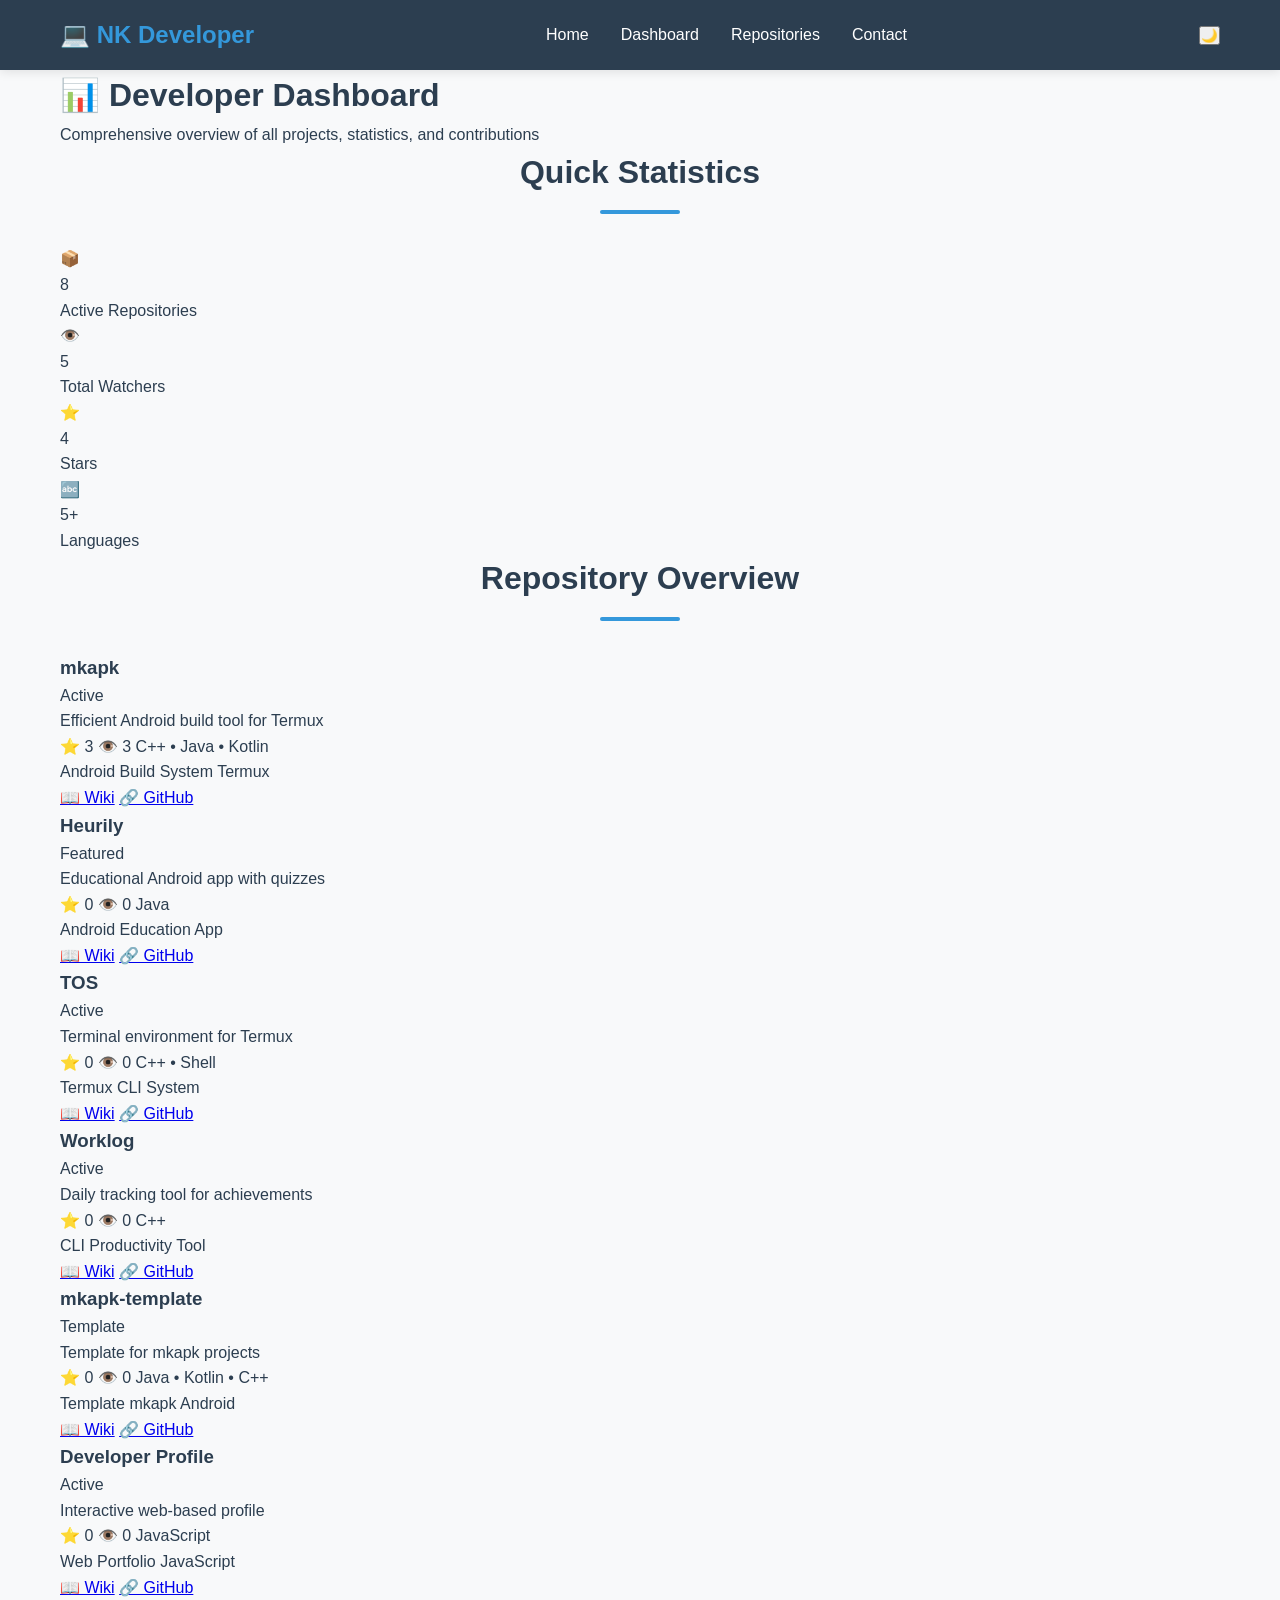
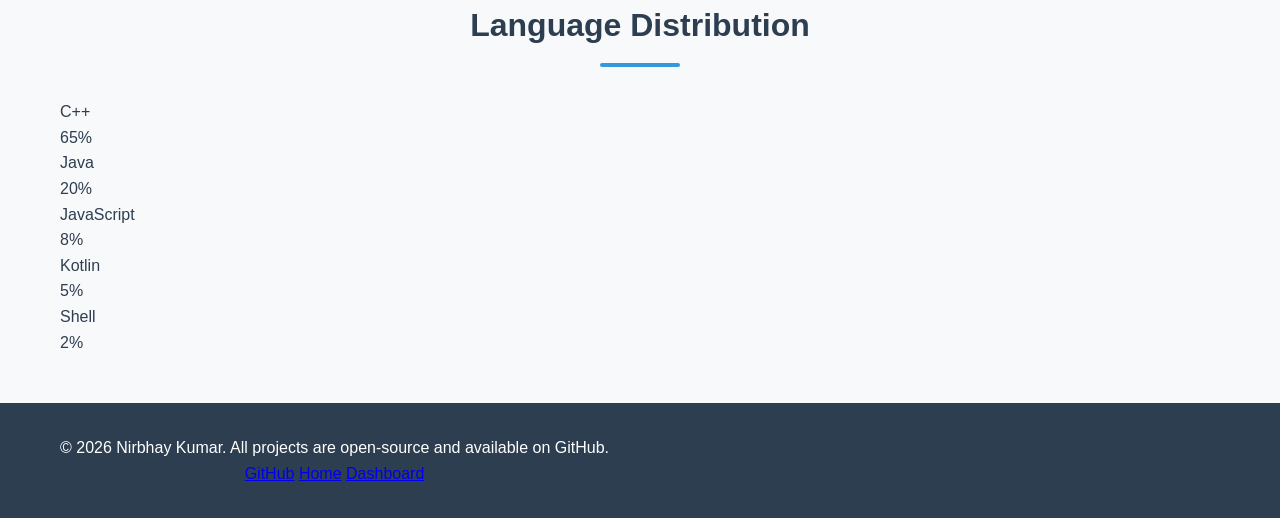
==== dashboard.html @ fd5e4ec6 "Add multi-page website structure with dashboard and individual repo wikis" ====
<!DOCTYPE html>
<html lang="en">
<head>
    <meta charset="UTF-8">
    <meta name="viewport" content="width=device-width, initial-scale=1.0">
    <meta name="description" content="Developer Dashboard - Track all projects and statistics">
    <title>Dashboard - Nirbhay Kumar</title>
    <link rel="stylesheet" href="styles.css">
</head>
<body>
    <nav class="navbar">
        <div class="container">
            <div class="logo">
                <span class="logo-icon">💻</span> NK Developer
            </div>
            <ul class="nav-links">
                <li><a href="index.html">Home</a></li>
                <li><a href="dashboard.html">Dashboard</a></li>
                <li><a href="#repositories">Repositories</a></li>
                <li><a href="index.html#contact">Contact</a></li>
            </ul>
            <button class="theme-toggle" onclick="toggleTheme()">🌙</button>
        </div>
    </nav>

    <header class="page-header">
        <div class="container">
            <h1>📊 Developer Dashboard</h1>
            <p>Comprehensive overview of all projects, statistics, and contributions</p>
        </div>
    </header>

    <main class="container">
        <!-- Quick Stats -->
        <section class="dashboard-section">
            <h2>Quick Statistics</h2>
            <div class="stats-grid-large">
                <div class="stat-card-large">
                    <div class="stat-icon">📦</div>
                    <div class="stat-content">
                        <div class="stat-number">8</div>
                        <div class="stat-label">Active Repositories</div>
                    </div>
                </div>
                <div class="stat-card-large">
                    <div class="stat-icon">👁️</div>
                    <div class="stat-content">
                        <div class="stat-number">5</div>
                        <div class="stat-label">Total Watchers</div>
                    </div>
                </div>
                <div class="stat-card-large">
                    <div class="stat-icon">⭐</div>
                    <div class="stat-content">
                        <div class="stat-number">4</div>
                        <div class="stat-label">Stars</div>
                    </div>
                </div>
                <div class="stat-card-large">
                    <div class="stat-icon">🔤</div>
                    <div class="stat-content">
                        <div class="stat-number">5+</div>
                        <div class="stat-label">Languages</div>
                    </div>
                </div>
            </div>
        </section>

        <!-- Repository Overview -->
        <section id="repositories" class="dashboard-section">
            <h2>Repository Overview</h2>
            <div class="repo-overview-grid">
                <!-- mkapk -->
                <div class="repo-card-dashboard">
                    <div class="repo-header">
                        <h3>mkapk</h3>
                        <span class="repo-badge">Active</span>
                    </div>
                    <p class="repo-description">Efficient Android build tool for Termux</p>
                    <div class="repo-meta">
                        <span class="meta-item">⭐ 3</span>
                        <span class="meta-item">👁️ 3</span>
                        <span class="meta-item">C++ • Java • Kotlin</span>
                    </div>
                    <div class="repo-topics">
                        <span class="topic">Android</span>
                        <span class="topic">Build System</span>
                        <span class="topic">Termux</span>
                    </div>
                    <div class="repo-links">
                        <a href="wikis/mkapk.html" class="btn-small">📖 Wiki</a>
                        <a href="https://github.com/Nirbhay-Kumar-Developer/mkapk" class="btn-small" target="_blank">🔗 GitHub</a>
                    </div>
                </div>

                <!-- Heurily -->
                <div class="repo-card-dashboard featured">
                    <div class="repo-header">
                        <h3>Heurily</h3>
                        <span class="repo-badge featured">Featured</span>
                    </div>
                    <p class="repo-description">Educational Android app with quizzes</p>
                    <div class="repo-meta">
                        <span class="meta-item">⭐ 0</span>
                        <span class="meta-item">👁️ 0</span>
                        <span class="meta-item">Java</span>
                    </div>
                    <div class="repo-topics">
                        <span class="topic">Android</span>
                        <span class="topic">Education</span>
                        <span class="topic">App</span>
                    </div>
                    <div class="repo-links">
                        <a href="wikis/heurily.html" class="btn-small">📖 Wiki</a>
                        <a href="https://github.com/Nirbhay-Kumar-Developer/Heurily" class="btn-small" target="_blank">🔗 GitHub</a>
                    </div>
                </div>

                <!-- TOS -->
                <div class="repo-card-dashboard">
                    <div class="repo-header">
                        <h3>TOS</h3>
                        <span class="repo-badge">Active</span>
                    </div>
                    <p class="repo-description">Terminal environment for Termux</p>
                    <div class="repo-meta">
                        <span class="meta-item">⭐ 0</span>
                        <span class="meta-item">👁️ 0</span>
                        <span class="meta-item">C++ • Shell</span>
                    </div>
                    <div class="repo-topics">
                        <span class="topic">Termux</span>
                        <span class="topic">CLI</span>
                        <span class="topic">System</span>
                    </div>
                    <div class="repo-links">
                        <a href="wikis/tos.html" class="btn-small">📖 Wiki</a>
                        <a href="https://github.com/Nirbhay-Kumar-Developer/TOS" class="btn-small" target="_blank">🔗 GitHub</a>
                    </div>
                </div>

                <!-- Worklog -->
                <div class="repo-card-dashboard">
                    <div class="repo-header">
                        <h3>Worklog</h3>
                        <span class="repo-badge">Active</span>
                    </div>
                    <p class="repo-description">Daily tracking tool for achievements</p>
                    <div class="repo-meta">
                        <span class="meta-item">⭐ 0</span>
                        <span class="meta-item">👁️ 0</span>
                        <span class="meta-item">C++</span>
                    </div>
                    <div class="repo-topics">
                        <span class="topic">CLI</span>
                        <span class="topic">Productivity</span>
                        <span class="topic">Tool</span>
                    </div>
                    <div class="repo-links">
                        <a href="wikis/worklog.html" class="btn-small">📖 Wiki</a>
                        <a href="https://github.com/Nirbhay-Kumar-Developer/Worklog" class="btn-small" target="_blank">🔗 GitHub</a>
                    </div>
                </div>

                <!-- mkapk-template -->
                <div class="repo-card-dashboard">
                    <div class="repo-header">
                        <h3>mkapk-template</h3>
                        <span class="repo-badge template">Template</span>
                    </div>
                    <p class="repo-description">Template for mkapk projects</p>
                    <div class="repo-meta">
                        <span class="meta-item">⭐ 0</span>
                        <span class="meta-item">👁️ 0</span>
                        <span class="meta-item">Java • Kotlin • C++</span>
                    </div>
                    <div class="repo-topics">
                        <span class="topic">Template</span>
                        <span class="topic">mkapk</span>
                        <span class="topic">Android</span>
                    </div>
                    <div class="repo-links">
                        <a href="wikis/mkapk-template.html" class="btn-small">📖 Wiki</a>
                        <a href="https://github.com/Nirbhay-Kumar-Developer/mkapk-template" class="btn-small" target="_blank">🔗 GitHub</a>
                    </div>
                </div>

                <!-- Developer Profile -->
                <div class="repo-card-dashboard">
                    <div class="repo-header">
                        <h3>Developer Profile</h3>
                        <span class="repo-badge">Active</span>
                    </div>
                    <p class="repo-description">Interactive web-based profile</p>
                    <div class="repo-meta">
                        <span class="meta-item">⭐ 0</span>
                        <span class="meta-item">👁️ 0</span>
                        <span class="meta-item">JavaScript</span>
                    </div>
                    <div class="repo-topics">
                        <span class="topic">Web</span>
                        <span class="topic">Portfolio</span>
                        <span class="topic">JavaScript</span>
                    </div>
                    <div class="repo-links">
                        <a href="wikis/developer-profile.html" class="btn-small">📖 Wiki</a>
                        <a href="https://github.com/Nirbhay-Kumar-Developer/nirbhay-kumar-developer-profile" class="btn-small" target="_blank">🔗 GitHub</a>
                    </div>
                </div>
            </div>
        </section>

        <!-- Language Distribution -->
        <section class="dashboard-section">
            <h2>Language Distribution</h2>
            <div class="language-chart">
                <div class="language-bar">
                    <div class="language-item">
                        <span class="language-name">C++</span>
                        <div class="progress-bar">
                            <div class="progress" style="width: 65%"></div>
                        </div>
                        <span class="language-percent">65%</span>
                    </div>
                </div>
                <div class="language-bar">
                    <div class="language-item">
                        <span class="language-name">Java</span>
                        <div class="progress-bar">
                            <div class="progress" style="width: 20%"></div>
                        </div>
                        <span class="language-percent">20%</span>
                    </div>
                </div>
                <div class="language-bar">
                    <div class="language-item">
                        <span class="language-name">JavaScript</span>
                        <div class="progress-bar">
                            <div class="progress" style="width: 8%"></div>
                        </div>
                        <span class="language-percent">8%</span>
                    </div>
                </div>
                <div class="language-bar">
                    <div class="language-item">
                        <span class="language-name">Kotlin</span>
                        <div class="progress-bar">
                            <div class="progress" style="width: 5%"></div>
                        </div>
                        <span class="language-percent">5%</span>
                    </div>
                </div>
                <div class="language-bar">
                    <div class="language-item">
                        <span class="language-name">Shell</span>
                        <div class="progress-bar">
                            <div class="progress" style="width: 2%"></div>
                        </div>
                        <span class="language-percent">2%</span>
                    </div>
                </div>
            </div>
        </section>
    </main>

    <footer>
        <div class="container">
            <div class="footer-content">
                <p>&copy; 2026 Nirbhay Kumar. All projects are open-source and available on GitHub.</p>
                <div class="footer-links">
                    <a href="https://github.com/Nirbhay-Kumar-Developer" target="_blank">GitHub</a>
                    <a href="index.html">Home</a>
                    <a href="dashboard.html">Dashboard</a>
                </div>
            </div>
        </div>
    </footer>

    <script src="script.js"></script>
</body>
</html>
---- styles.css ----
* {
    margin: 0;
    padding: 0;
    box-sizing: border-box;
}

:root {
    --primary-color: #2c3e50;
    --secondary-color: #3498db;
    --accent-color: #e74c3c;
    --text-color: #2c3e50;
    --light-bg: #ecf0f1;
    --white: #ffffff;
    --shadow: 0 2px 10px rgba(0, 0, 0, 0.1);
    --transition: all 0.3s ease;
}

html {
    scroll-behavior: smooth;
}

body {
    font-family: 'Segoe UI', Tahoma, Geneva, Verdana, sans-serif;
    line-height: 1.6;
    color: var(--text-color);
    background-color: #f8f9fa;
}

.container {
    max-width: 1200px;
    margin: 0 auto;
    padding: 0 20px;
}

/* Navigation */
.navbar {
    background: var(--primary-color);
    color: var(--white);
    padding: 1rem 0;
    position: sticky;
    top: 0;
    z-index: 100;
    box-shadow: var(--shadow);
}

.navbar .container {
    display: flex;
    justify-content: space-between;
    align-items: center;
}

.logo {
    font-size: 1.5rem;
    font-weight: bold;
    color: var(--secondary-color);
}

.nav-links {
    display: flex;
    list-style: none;
    gap: 2rem;
}

.nav-links a {
    color: var(--white);
    text-decoration: none;
    transition: var(--transition);
    font-weight: 500;
}

.nav-links a:hover {
    color: var(--secondary-color);
}

/* Hero Section */
.hero {
    background: linear-gradient(135deg, var(--primary-color) 0%, var(--secondary-color) 100%);
    color: var(--white);
    padding: 4rem 0;
    text-align: center;
    margin-bottom: 3rem;
}

.hero h1 {
    font-size: 3rem;
    margin-bottom: 0.5rem;
    font-weight: 700;
}

.hero .subtitle {
    font-size: 1.3rem;
    margin-bottom: 1rem;
    opacity: 0.9;
}

.hero .description {
    font-size: 1.1rem;
    opacity: 0.8;
    max-width: 600px;
    margin: 0 auto;
}

/* Main Sections */
main {
    margin-bottom: 3rem;
}

h2 {
    font-size: 2rem;
    margin-bottom: 2rem;
    color: var(--primary-color);
    text-align: center;
    position: relative;
    padding-bottom: 1rem;
}

h2::after {
    content: '';
    position: absolute;
    bottom: 0;
    left: 50%;
    transform: translateX(-50%);
    width: 80px;
    height: 4px;
    background: var(--secondary-color);
    border-radius: 2px;
}

/* Projects Section */
.projects-section {
    margin-bottom: 3rem;
}

.projects-grid {
    display: grid;
    grid-template-columns: 1fr;
    gap: 2rem;
}

.project-category {
    background: var(--white);
    padding: 2rem;
    border-radius: 8px;
    box-shadow: var(--shadow);
}

.project-category h3 {
    font-size: 1.5rem;
    color: var(--secondary-color);
    margin-bottom: 1.5rem;
    display: flex;
    align-items: center;
    gap: 0.5rem;
}

.projects-list {
    display: grid;
    grid-template-columns: repeat(auto-fill, minmax(300px, 1fr));
    gap: 1.5rem;
}

.project-card {
    background: #f8f9fa;
    padding: 1.5rem;
    border-radius: 6px;
    border-left: 4px solid var(--secondary-color);
    transition: var(--transition);
}

.project-card:hover {
    transform: translateY(-5px);
    box-shadow: 0 5px 20px rgba(0, 0, 0, 0.15);
}

.project-card h4 {
    font-size: 1.3rem;
    color: var(--primary-color);
    margin-bottom: 0.5rem;
}

.project-card .tech-stack {
    font-size: 0.85rem;
    color: var(--secondary-color);
    font-weight: 600;
    margin-bottom: 1rem;
}

.project-card p {
    color: #555;
    margin-bottom: 1rem;
    line-height: 1.5;
}

.project-links {
    display: flex;
    gap: 1rem;
    flex-wrap: wrap;
}

.project-link,
.project-links a {
    display: inline-block;
    padding: 0.5rem 1rem;
    background: var(--secondary-color);
    color: var(--white);
    text-decoration: none;
    border-radius: 4px;
    font-size: 0.9rem;
    transition: var(--transition);
}

.project-link:hover,
.project-links a:hover {
    background: var(--accent-color);
    transform: translateX(2px);
}

/* Tools/Tech Stack Section */
.tools-section {
    margin-bottom: 3rem;
}

.tech-grid {
    display: grid;
    grid-template-columns: repeat(auto-fit, minmax(250px, 1fr));
    gap: 2rem;
}

.tech-item {
    background: var(--white);
    padding: 2rem;
    border-radius: 8px;
    box-shadow: var(--shadow);
    text-align: center;
}

.tech-item h4 {
    color: var(--secondary-color);
    margin-bottom: 1rem;
    font-size: 1.2rem;
}

.tech-item ul {
    list-style: none;
    display: flex;
    flex-direction: column;
    gap: 0.5rem;
}

.tech-item li {
    padding: 0.5rem;
    background: var(--light-bg);
    border-radius: 4px;
    color: var(--text-color);
}

/* About Section */
.about-section {
    background: var(--white);
    padding: 2rem;
    border-radius: 8px;
    box-shadow: var(--shadow);
    margin-bottom: 2rem;
}

.about-section p {
    font-size: 1.1rem;
    margin-bottom: 1rem;
    line-height: 1.8;
}

.about-section a {
    color: var(--secondary-color);
    text-decoration: none;
    font-weight: 600;
}

.about-section a:hover {
    text-decoration: underline;
}

/* Footer */
footer {
    background: var(--primary-color);
    color: var(--white);
    text-align: center;
    padding: 2rem 0;
    margin-top: 3rem;
}

footer .container {
    display: flex;
    justify-content: space-between;
    align-items: center;
    flex-wrap: wrap;
    gap: 1rem;
}

.social-links a {
    color: var(--secondary-color);
    text-decoration: none;
    margin-left: 1.5rem;
    font-weight: 600;
    transition: var(--transition);
}

.social-links a:hover {
    color: var(--white);
}

/* Responsive Design */
@media (max-width: 768px) {
    .navbar .container {
        flex-direction: column;
        gap: 1rem;
    }

    .nav-links {
        gap: 1rem;
    }

    .hero h1 {
        font-size: 2rem;
    }

    .hero .subtitle {
        font-size: 1.1rem;
    }

    h2 {
        font-size: 1.5rem;
    }

    .projects-list {
        grid-template-columns: 1fr;
    }

    .tech-grid {
        grid-template-columns: 1fr;
    }

    footer .container {
        flex-direction: column;
    }

    .social-links a {
        margin-left: 1rem;
    }
}

@media (max-width: 480px) {
    .container {
        padding: 0 10px;
    }

    .hero h1 {
        font-size: 1.5rem;
    }

    .hero .subtitle {
        font-size: 1rem;
    }

    h2 {
        font-size: 1.3rem;
    }

    .nav-links {
        flex-direction: column;
        gap: 0.5rem;
    }
}
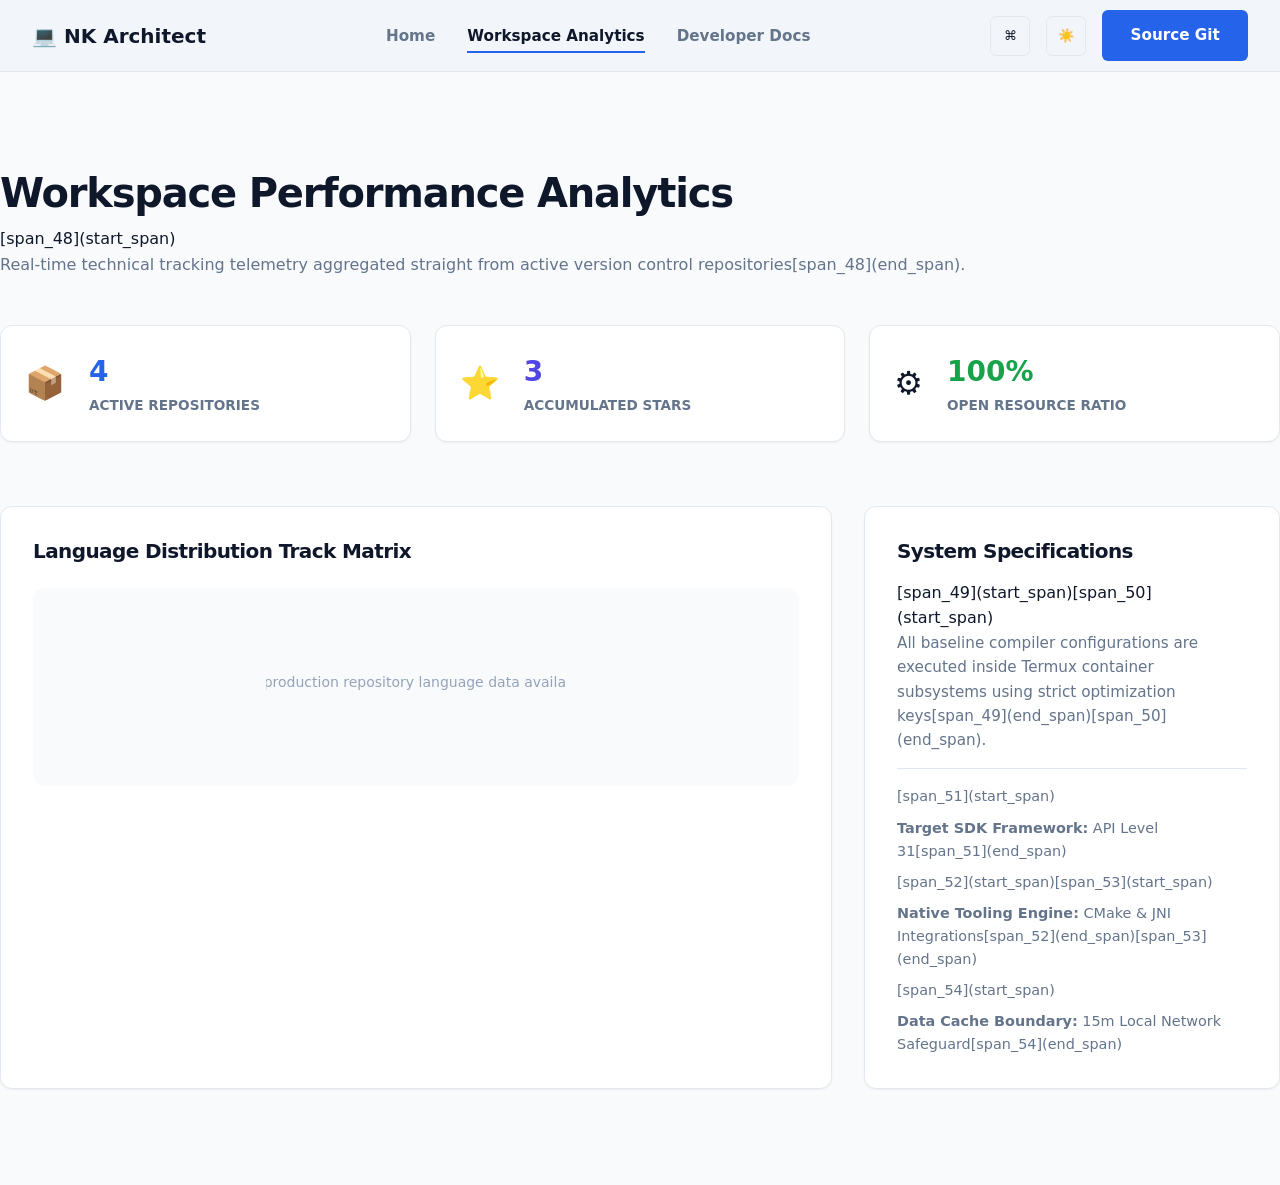
==== commit 0723db2f: "Initial Commit" ====
--- a/dashboard.html
+++ b/dashboard.html
@@ -1,281 +1,81 @@
 <!DOCTYPE html>
-<html lang="en">
+<html lang="en" data-theme="dark">
 <head>
     <meta charset="UTF-8">
     <meta name="viewport" content="width=device-width, initial-scale=1.0">
-    <meta name="description" content="Developer Dashboard - Track all projects and statistics">
-    <title>Dashboard - Nirbhay Kumar</title>
-    <link rel="stylesheet" href="styles.css">
+    <title>Workspace Analytics - Technical Performance Dashboard</title>
+    <link rel="stylesheet" href="assets/css/variables.css">
+    <link rel="stylesheet" href="assets/css/main.css">
+    <link rel="stylesheet" href="assets/css/components.css">
 </head>
 <body>
-    <nav class="navbar">
-        <div class="container">
-            <div class="logo">
-                <span class="logo-icon">💻</span> NK Developer
+
+    <nav class="navbar-fixed" role="navigation" aria-label="Main Portfolio Navigation">
+        <div class="container navbar-inner">
+            <a href="index.html" class="nav-brand" data-link="home">💻 NK Architect</a>
+            <ul class="nav-menu">
+                <li><a href="index.html" class="nav-link" data-link="home">Home</a></li>
+                <li><a href="dashboard.html" class="nav-link active" data-link="dashboard">Workspace Analytics</a></li>
+                <li><a href="docs.html" class="nav-link" data-link="docs">Developer Docs</a></li>
+            </ul>
+            <div class="nav-actions">
+                <button class="btn-icon-only" id="palette-trigger-btn"><span>⌘</span></button>
+                <button class="btn-icon-only" id="global-theme-toggle"><span>🌙</span></button>
+                <a href="https://github.com/Nirbhay-Kumar-Developer" class="btn-core btn-primary-glow">Source Git</a>
             </div>
-            <ul class="nav-links">
-                <li><a href="index.html">Home</a></li>
-                <li><a href="dashboard.html">Dashboard</a></li>
-                <li><a href="#repositories">Repositories</a></li>
-                <li><a href="index.html#contact">Contact</a></li>
-            </ul>
-            <button class="theme-toggle" onclick="toggleTheme()">🌙</button>
         </div>
     </nav>
 
-    <header class="page-header">
-        <div class="container">
-            <h1>📊 Developer Dashboard</h1>
-            <p>Comprehensive overview of all projects, statistics, and contributions</p>
+    <main class="container section-wrapper">
+        <div class="section-header" style="text-align: left; margin-bottom: 3rem;">
+            <h1 style="font-size: 2.5rem; margin-bottom: 0.5rem;">Workspace Performance Analytics</h1>
+            [span_48](start_span)<p>Real-time technical tracking telemetry aggregated straight from active version control repositories[span_48](end_span).</p>
         </div>
-    </header>
 
-    <main class="container">
-        <!-- Quick Stats -->
-        <section class="dashboard-section">
-            <h2>Quick Statistics</h2>
-            <div class="stats-grid-large">
-                <div class="stat-card-large">
-                    <div class="stat-icon">📦</div>
-                    <div class="stat-content">
-                        <div class="stat-number">8</div>
-                        <div class="stat-label">Active Repositories</div>
-                    </div>
-                </div>
-                <div class="stat-card-large">
-                    <div class="stat-icon">👁️</div>
-                    <div class="stat-content">
-                        <div class="stat-number">5</div>
-                        <div class="stat-label">Total Watchers</div>
-                    </div>
-                </div>
-                <div class="stat-card-large">
-                    <div class="stat-icon">⭐</div>
-                    <div class="stat-content">
-                        <div class="stat-number">4</div>
-                        <div class="stat-label">Stars</div>
-                    </div>
-                </div>
-                <div class="stat-card-large">
-                    <div class="stat-icon">🔤</div>
-                    <div class="stat-content">
-                        <div class="stat-number">5+</div>
-                        <div class="stat-label">Languages</div>
-                    </div>
+        <div style="display: grid; grid-template-columns: repeat(auto-fit, minmax(220px, 1fr)); gap: 1.5rem; margin-bottom: 4rem;">
+            <div class="card-container" style="padding: 1.5rem; flex-direction: row; align-items: center; gap: 1.5rem;">
+                <div style="font-size: 2rem;">📦</div>
+                <div>
+                    <div style="font-size: 1.75rem; font-weight: 800; color: var(--primary);" id="stat-total-repos">...</div>
+                    <div style="font-size: 0.85rem; color: var(--text-muted); font-weight: 700;">ACTIVE REPOSITORIES</div>
                 </div>
             </div>
-        </section>
-
-        <!-- Repository Overview -->
-        <section id="repositories" class="dashboard-section">
-            <h2>Repository Overview</h2>
-            <div class="repo-overview-grid">
-                <!-- mkapk -->
-                <div class="repo-card-dashboard">
-                    <div class="repo-header">
-                        <h3>mkapk</h3>
-                        <span class="repo-badge">Active</span>
-                    </div>
-                    <p class="repo-description">Efficient Android build tool for Termux</p>
-                    <div class="repo-meta">
-                        <span class="meta-item">⭐ 3</span>
-                        <span class="meta-item">👁️ 3</span>
-                        <span class="meta-item">C++ • Java • Kotlin</span>
-                    </div>
-                    <div class="repo-topics">
-                        <span class="topic">Android</span>
-                        <span class="topic">Build System</span>
-                        <span class="topic">Termux</span>
-                    </div>
-                    <div class="repo-links">
-                        <a href="wikis/mkapk.html" class="btn-small">📖 Wiki</a>
-                        <a href="https://github.com/Nirbhay-Kumar-Developer/mkapk" class="btn-small" target="_blank">🔗 GitHub</a>
-                    </div>
-                </div>
-
-                <!-- Heurily -->
-                <div class="repo-card-dashboard featured">
-                    <div class="repo-header">
-                        <h3>Heurily</h3>
-                        <span class="repo-badge featured">Featured</span>
-                    </div>
-                    <p class="repo-description">Educational Android app with quizzes</p>
-                    <div class="repo-meta">
-                        <span class="meta-item">⭐ 0</span>
-                        <span class="meta-item">👁️ 0</span>
-                        <span class="meta-item">Java</span>
-                    </div>
-                    <div class="repo-topics">
-                        <span class="topic">Android</span>
-                        <span class="topic">Education</span>
-                        <span class="topic">App</span>
-                    </div>
-                    <div class="repo-links">
-                        <a href="wikis/heurily.html" class="btn-small">📖 Wiki</a>
-                        <a href="https://github.com/Nirbhay-Kumar-Developer/Heurily" class="btn-small" target="_blank">🔗 GitHub</a>
-                    </div>
-                </div>
-
-                <!-- TOS -->
-                <div class="repo-card-dashboard">
-                    <div class="repo-header">
-                        <h3>TOS</h3>
-                        <span class="repo-badge">Active</span>
-                    </div>
-                    <p class="repo-description">Terminal environment for Termux</p>
-                    <div class="repo-meta">
-                        <span class="meta-item">⭐ 0</span>
-                        <span class="meta-item">👁️ 0</span>
-                        <span class="meta-item">C++ • Shell</span>
-                    </div>
-                    <div class="repo-topics">
-                        <span class="topic">Termux</span>
-                        <span class="topic">CLI</span>
-                        <span class="topic">System</span>
-                    </div>
-                    <div class="repo-links">
-                        <a href="wikis/tos.html" class="btn-small">📖 Wiki</a>
-                        <a href="https://github.com/Nirbhay-Kumar-Developer/TOS" class="btn-small" target="_blank">🔗 GitHub</a>
-                    </div>
-                </div>
-
-                <!-- Worklog -->
-                <div class="repo-card-dashboard">
-                    <div class="repo-header">
-                        <h3>Worklog</h3>
-                        <span class="repo-badge">Active</span>
-                    </div>
-                    <p class="repo-description">Daily tracking tool for achievements</p>
-                    <div class="repo-meta">
-                        <span class="meta-item">⭐ 0</span>
-                        <span class="meta-item">👁️ 0</span>
-                        <span class="meta-item">C++</span>
-                    </div>
-                    <div class="repo-topics">
-                        <span class="topic">CLI</span>
-                        <span class="topic">Productivity</span>
-                        <span class="topic">Tool</span>
-                    </div>
-                    <div class="repo-links">
-                        <a href="wikis/worklog.html" class="btn-small">📖 Wiki</a>
-                        <a href="https://github.com/Nirbhay-Kumar-Developer/Worklog" class="btn-small" target="_blank">🔗 GitHub</a>
-                    </div>
-                </div>
-
-                <!-- mkapk-template -->
-                <div class="repo-card-dashboard">
-                    <div class="repo-header">
-                        <h3>mkapk-template</h3>
-                        <span class="repo-badge template">Template</span>
-                    </div>
-                    <p class="repo-description">Template for mkapk projects</p>
-                    <div class="repo-meta">
-                        <span class="meta-item">⭐ 0</span>
-                        <span class="meta-item">👁️ 0</span>
-                        <span class="meta-item">Java • Kotlin • C++</span>
-                    </div>
-                    <div class="repo-topics">
-                        <span class="topic">Template</span>
-                        <span class="topic">mkapk</span>
-                        <span class="topic">Android</span>
-                    </div>
-                    <div class="repo-links">
-                        <a href="wikis/mkapk-template.html" class="btn-small">📖 Wiki</a>
-                        <a href="https://github.com/Nirbhay-Kumar-Developer/mkapk-template" class="btn-small" target="_blank">🔗 GitHub</a>
-                    </div>
-                </div>
-
-                <!-- Developer Profile -->
-                <div class="repo-card-dashboard">
-                    <div class="repo-header">
-                        <h3>Developer Profile</h3>
-                        <span class="repo-badge">Active</span>
-                    </div>
-                    <p class="repo-description">Interactive web-based profile</p>
-                    <div class="repo-meta">
-                        <span class="meta-item">⭐ 0</span>
-                        <span class="meta-item">👁️ 0</span>
-                        <span class="meta-item">JavaScript</span>
-                    </div>
-                    <div class="repo-topics">
-                        <span class="topic">Web</span>
-                        <span class="topic">Portfolio</span>
-                        <span class="topic">JavaScript</span>
-                    </div>
-                    <div class="repo-links">
-                        <a href="wikis/developer-profile.html" class="btn-small">📖 Wiki</a>
-                        <a href="https://github.com/Nirbhay-Kumar-Developer/nirbhay-kumar-developer-profile" class="btn-small" target="_blank">🔗 GitHub</a>
-                    </div>
+            <div class="card-container" style="padding: 1.5rem; flex-direction: row; align-items: center; gap: 1.5rem;">
+                <div style="font-size: 2rem;">⭐</div>
+                <div>
+                    <div style="font-size: 1.75rem; font-weight: 800; color: var(--secondary);" id="stat-accumulated-stars">...</div>
+                    <div style="font-size: 0.85rem; color: var(--text-muted); font-weight: 700;">ACCUMULATED STARS</div>
                 </div>
             </div>
-        </section>
-
-        <!-- Language Distribution -->
-        <section class="dashboard-section">
-            <h2>Language Distribution</h2>
-            <div class="language-chart">
-                <div class="language-bar">
-                    <div class="language-item">
-                        <span class="language-name">C++</span>
-                        <div class="progress-bar">
-                            <div class="progress" style="width: 65%"></div>
-                        </div>
-                        <span class="language-percent">65%</span>
-                    </div>
-                </div>
-                <div class="language-bar">
-                    <div class="language-item">
-                        <span class="language-name">Java</span>
-                        <div class="progress-bar">
-                            <div class="progress" style="width: 20%"></div>
-                        </div>
-                        <span class="language-percent">20%</span>
-                    </div>
-                </div>
-                <div class="language-bar">
-                    <div class="language-item">
-                        <span class="language-name">JavaScript</span>
-                        <div class="progress-bar">
-                            <div class="progress" style="width: 8%"></div>
-                        </div>
-                        <span class="language-percent">8%</span>
-                    </div>
-                </div>
-                <div class="language-bar">
-                    <div class="language-item">
-                        <span class="language-name">Kotlin</span>
-                        <div class="progress-bar">
-                            <div class="progress" style="width: 5%"></div>
-                        </div>
-                        <span class="language-percent">5%</span>
-                    </div>
-                </div>
-                <div class="language-bar">
-                    <div class="language-item">
-                        <span class="language-name">Shell</span>
-                        <div class="progress-bar">
-                            <div class="progress" style="width: 2%"></div>
-                        </div>
-                        <span class="language-percent">2%</span>
-                    </div>
-                </div>
-            </div>
-        </section>
-    </main>
-
-    <footer>
-        <div class="container">
-            <div class="footer-content">
-                <p>&copy; 2026 Nirbhay Kumar. All projects are open-source and available on GitHub.</p>
-                <div class="footer-links">
-                    <a href="https://github.com/Nirbhay-Kumar-Developer" target="_blank">GitHub</a>
-                    <a href="index.html">Home</a>
-                    <a href="dashboard.html">Dashboard</a>
+            <div class="card-container" style="padding: 1.5rem; flex-direction: row; align-items: center; gap: 1.5rem;">
+                <div style="font-size: 2rem;">⚙️</div>
+                <div>
+                    <div style="font-size: 1.75rem; font-weight: 800; color: var(--success);">100%</div>
+                    <div style="font-size: 0.85rem; color: var(--text-muted); font-weight: 700;">OPEN RESOURCE RATIO</div>
                 </div>
             </div>
         </div>
-    </footer>
 
-    <script src="script.js"></script>
+        <div style="display: grid; grid-template-columns: 2fr 1fr; gap: 2rem;">
+            <div class="card-container">
+                <h3 style="font-size: 1.25rem; margin-bottom: 1.5rem;">Language Distribution Track Matrix</h3>
+                <div style="width: 100%; display: flex; justify-content: center; background: var(--bg-main); padding: 1.5rem; border-radius: var(--radius-md);">
+                    <canvas id="languages-chart-canvas" style="max-width: 100%;"></canvas>
+                </div>
+            </div>
+            <div class="card-container">
+                <h3 style="font-size: 1.25rem; margin-bottom: 1rem;">System Specifications</h3>
+                [span_49](start_span)[span_50](start_span)<p style="font-size: 0.95rem; margin-bottom: 1rem;">All baseline compiler configurations are executed inside Termux container subsystems using strict optimization keys[span_49](end_span)[span_50](end_span).</p>
+                <hr style="border: none; border-top: 1px solid var(--border-color); margin-bottom: 1rem;">
+                <div style="font-size: 0.9rem; color: var(--text-muted); display: flex; flex-direction: column; gap: 0.5rem;">
+                    [span_51](start_span)<div><strong>Target SDK Framework:</strong> API Level 31[span_51](end_span)</div>
+                    [span_52](start_span)[span_53](start_span)<div><strong>Native Tooling Engine:</strong> CMake & JNI Integrations[span_52](end_span)[span_53](end_span)</div>
+                    [span_54](start_span)<div><strong>Data Cache Boundary:</strong> 15m Local Network Safeguard[span_54](end_span)</div>
+                </div>
+            </div>
+        </div>
+    </main>
+
+    <script type="module" src="assets/js/app.js" defer></script>
 </body>
 </html>
--- a/assets/css/variables.css
+++ b/assets/css/variables.css
@@ -0,0 +1,59 @@
+:root {
+    --font-sans: system-ui, -apple-system, BlinkMacSystemFont, 'Segoe UI', Roboto, Helvetica, Arial, sans-serif;
+    --font-mono: ui-monospace, SFMono-Regular, Menlo, Monaco, Consolas, "Liberation Mono", "Courier New", monospace;
+
+    /* Base Colors - Dark Theme (Default) */
+    --bg-main: #090d16;
+    --bg-surface: #121826;
+    --bg-card: rgba(22, 30, 49, 0.7);
+    --bg-active: #1f293d;
+    --border-color: #26334d;
+    --border-glow: rgba(56, 189, 248, 0.15);
+
+    --text-main: #f1f5f9;
+    --text-muted: #94a3b8;
+    --text-inverse: #0f172a;
+
+    --primary: #38bdf8;
+    --primary-hover: #0ea5e9;
+    --primary-glow: rgba(56, 189, 248, 0.25);
+    
+    --secondary: #818cf8;
+    --success: #34d399;
+    --accent: #fb7185;
+    
+    --shadow-sm: 0 1px 2px 0 rgba(0, 0, 0, 0.5);
+    --shadow-md: 0 4px 6px -1px rgba(0, 0, 0, 0.3), 0 2px 4px -1px rgba(0, 0, 0, 0.2);
+    --shadow-lg: 0 10px 15px -3px rgba(0, 0, 0, 0.4), 0 4px 6px -2px rgba(0, 0, 0, 0.2);
+    
+    --blur-glass: blur(12px);
+    --radius-sm: 6px;
+    --radius-md: 12px;
+    --radius-lg: 16px;
+    --transition-smooth: all 0.3s cubic-bezier(0.4, 0, 0.2, 1);
+}
+
+[data-theme="light"] {
+    --bg-main: #f8fafc;
+    --bg-surface: #ffffff;
+    --bg-card: rgba(241, 245, 249, 0.8);
+    --bg-active: #e2e8f0;
+    --border-color: #e2e8f0;
+    --border-glow: rgba(37, 99, 235, 0.08);
+
+    --text-main: #0f172a;
+    --text-muted: #64748b;
+    --text-inverse: #ffffff;
+
+    --primary: #2563eb;
+    --primary-hover: #1d4ed8;
+    --primary-glow: rgba(37, 99, 235, 0.15);
+    
+    --secondary: #4f46e5;
+    --success: #16a34a;
+    --accent: #e11d48;
+    
+    --shadow-sm: 0 1px 2px 0 rgba(0, 0, 0, 0.05);
+    --shadow-md: 0 4px 6px -1px rgba(0, 0, 0, 0.05), 0 2px 4px -1px rgba(0, 0, 0, 0.03);
+    --shadow-lg: 0 10px 15px -3px rgba(0, 0, 0, 0.05), 0 4px 6px -2px rgba(0, 0, 0, 0.02);
+}
--- a/assets/css/main.css
+++ b/assets/css/main.css
@@ -0,0 +1,231 @@
+* {
+    margin: 0;
+    padding: 0;
+    box-sizing: border-box;
+}
+
+html {
+    scroll-behavior: smooth;
+    font-size: 16px;
+}
+
+body {
+    font-family: var(--font-sans);
+    background-color: var(--bg-main);
+    color: var(--text-main);
+    line-height: 1.6;
+    overflow-x: hidden;
+    transition: background-color 0.3s ease, color 0.3s ease;
+}
+
+.container {
+    max-width: 1400px;
+    margin: 0 auto;
+    padding: 0 2rem;
+}
+
+.skip-link {
+    position: absolute;
+    top: -100px;
+    left: 0;
+    background: var(--primary);
+    color: var(--text-inverse);
+    padding: 1rem 2rem;
+    z-index: 9999;
+    text-decoration: none;
+    border-radius: 0 0 var(--radius-sm) 0;
+    font-weight: 600;
+    transition: top 0.2s ease;
+}
+
+.skip-link:focus {
+    top: 0;
+}
+
+/* Typography Layouts */
+h1, h2, h3, h4, h5, h6 {
+    font-weight: 800;
+    letter-spacing: -0.03em;
+    line-height: 1.25;
+    margin-bottom: 1rem;
+}
+
+p {
+    margin-bottom: 1.5rem;
+    color: var(--text-muted);
+}
+
+a {
+    color: var(--primary);
+    text-decoration: none;
+    transition: var(--transition-smooth);
+}
+
+a:hover {
+    color: var(--primary-hover);
+}
+
+/* Hero Section Layout */
+.hero-wrapper {
+    position: relative;
+    padding: 10rem 0 6rem;
+    min-height: 85vh;
+    display: flex;
+    align-items: center;
+    overflow: hidden;
+}
+
+#hero-canvas {
+    position: absolute;
+    top: 0;
+    left: 0;
+    width: 100%;
+    height: 100%;
+    z-index: 1;
+    pointer-events: none;
+}
+
+.hero-content {
+    position: relative;
+    z-index: 2;
+    max-width: 800px;
+}
+
+.hero-badge {
+    display: inline-flex;
+    align-items: center;
+    padding: 0.5rem 1rem;
+    background: var(--primary-glow);
+    border: 1px solid var(--primary);
+    border-radius: 50px;
+    font-size: 0.85rem;
+    font-weight: 600;
+    color: var(--primary);
+    margin-bottom: 2rem;
+}
+
+.hero-title {
+    font-size: 4rem;
+    font-weight: 900;
+    margin-bottom: 1.5rem;
+    background: linear-gradient(135deg, var(--text-main) 30%, var(--primary) 100%);
+    -webkit-background-clip: text;
+    -webkit-text-fill-color: transparent;
+}
+
+.hero-description {
+    font-size: 1.25rem;
+    margin-bottom: 2.5rem;
+    max-width: 650px;
+}
+
+.hero-cta {
+    display: flex;
+    gap: 1.5rem;
+    flex-wrap: wrap;
+}
+
+/* Standard Section Layouts */
+.section-wrapper {
+    padding: 6rem 0;
+}
+
+.section-header {
+    margin-bottom: 4rem;
+    text-align: center;
+}
+
+.section-title {
+    font-size: 2.5rem;
+    position: relative;
+    display: inline-block;
+}
+
+.section-title::after {
+    content: '';
+    position: absolute;
+    bottom: -10px;
+    left: 50%;
+    transform: translateX(-50%);
+    width: 60px;
+    height: 4px;
+    background: var(--primary);
+    border-radius: 2px;
+}
+
+/* Timeline Components */
+.timeline-container {
+    position: relative;
+    max-width: 800px;
+    margin: 0 auto;
+}
+
+.timeline-container::before {
+    content: '';
+    position: absolute;
+    top: 0;
+    left: 50%;
+    transform: translateX(-50%);
+    width: 2px;
+    height: 100%;
+    background: var(--border-color);
+}
+
+.timeline-item {
+    position: relative;
+    margin-bottom: 4rem;
+    width: 50%;
+    padding: 0 3rem;
+}
+
+.timeline-item:nth-child(odd) {
+    left: 0;
+    text-align: right;
+}
+
+.timeline-item:nth-child(even) {
+    left: 50%;
+    text-align: left;
+}
+
+.timeline-marker {
+    position: absolute;
+    top: 5px;
+    width: 20px;
+    height: 20px;
+    border-radius: 50%;
+    background: var(--bg-main);
+    border: 4px solid var(--primary);
+    z-index: 10;
+}
+
+.timeline-item:nth-child(odd) .timeline-marker {
+    right: -10px;
+}
+
+.timeline-item:nth-child(even) .timeline-marker {
+    left: -10px;
+}
+
+.timeline-content {
+    background: var(--bg-surface);
+    border: 1px solid var(--border-color);
+    padding: 2rem;
+    border-radius: var(--radius-md);
+    box-shadow: var(--shadow-md);
+}
+
+.timeline-year {
+    font-weight: 800;
+    color: var(--primary);
+    font-size: 1.25rem;
+    margin-bottom: 0.5rem;
+}
+
+/* Media Queries */
+@media(max-width: 968px) {
+    .timeline-container::before { left: 20px; }
+    .timeline-item { width: 100%; left: 0 !important; padding: 0 0 0 3rem; text-align: left !important; }
+    .timeline-marker { left: 10px !important; }
+    .hero-title { font-size: 3rem; }
+}
--- a/assets/css/components.css
+++ b/assets/css/components.css
@@ -0,0 +1,312 @@
+/* Glassmorphic Navbar Custom Implementations */
+.navbar-fixed {
+    position: sticky;
+    top: 0;
+    z-index: 1000;
+    background: var(--bg-card);
+    backdrop-filter: var(--blur-glass);
+    -webkit-backdrop-filter: var(--blur-glass);
+    border-bottom: 1px solid var(--border-color);
+    height: 72px;
+    transition: var(--transition-smooth);
+}
+
+.navbar-inner {
+    display: flex;
+    justify-content: space-between;
+    align-items: center;
+    height: 100%;
+}
+
+.nav-brand {
+    font-size: 1.25rem;
+    font-weight: 800;
+    color: var(--text-main);
+    display: flex;
+    align-items: center;
+    gap: 0.5rem;
+}
+
+.nav-menu {
+    display: flex;
+    align-items: center;
+    gap: 2rem;
+    list-style: none;
+}
+
+.nav-link {
+    color: var(--text-muted);
+    font-weight: 600;
+    font-size: 0.95rem;
+    padding: 0.5rem 0;
+    position: relative;
+}
+
+.nav-link:hover, .nav-link.active {
+    color: var(--text-main);
+}
+
+.nav-link::after {
+    content: '';
+    position: absolute;
+    bottom: 0;
+    left: 0;
+    width: 0;
+    height: 2px;
+    background: var(--primary);
+    transition: var(--transition-smooth);
+}
+
+.nav-link:hover::after, .nav-link.active::after {
+    width: 100%;
+}
+
+.nav-actions {
+    display: flex;
+    align-items: center;
+    gap: 1rem;
+}
+
+/* Premium Buttons Architecture */
+.btn-core {
+    display: inline-flex;
+    align-items: center;
+    justify-content: center;
+    padding: 0.75rem 1.7rem;
+    font-size: 0.95rem;
+    font-weight: 600;
+    border-radius: var(--radius-sm);
+    cursor: pointer;
+    transition: var(--transition-smooth);
+    border: 1px solid transparent;
+    position: relative;
+    overflow: hidden;
+}
+
+.btn-primary-glow {
+    background: var(--primary);
+    color: var(--text-inverse);
+}
+
+.btn-primary-glow:hover {
+    background: var(--primary-hover);
+    transform: translateY(-2px);
+    box-shadow: 0 0 20px var(--primary-glow);
+}
+
+.btn-secondary-outline {
+    background: transparent;
+    border-color: var(--border-color);
+    color: var(--text-main);
+}
+
+.btn-secondary-outline:hover {
+    background: var(--bg-active);
+    transform: translateY(-2px);
+}
+
+.btn-icon-only {
+    width: 40px;
+    height: 40px;
+    padding: 0;
+    border-radius: var(--radius-sm);
+    background: transparent;
+    border: 1px solid var(--border-color);
+    color: var(--text-main);
+    cursor: pointer;
+    display: inline-flex;
+    align-items: center;
+    justify-content: center;
+    transition: var(--transition-smooth);
+}
+
+.btn-icon-only:hover {
+    background: var(--bg-active);
+    border-color: var(--primary);
+}
+
+/* Standard Project & Information Dashboard Cards */
+.grid-layout-matrix {
+    display: grid;
+    grid-template-columns: repeat(auto-fill, minmax(360px, 1fr));
+    gap: 2rem;
+}
+
+.card-container {
+    background: var(--bg-surface);
+    border: 1px solid var(--border-color);
+    border-radius: var(--radius-md);
+    padding: 2rem;
+    position: relative;
+    display: flex;
+    flex-direction: column;
+    box-shadow: var(--shadow-sm);
+    transition: var(--transition-smooth);
+}
+
+.card-container:hover {
+    transform: translateY(-6px);
+    border-color: var(--primary);
+    box-shadow: var(--shadow-lg), 0 0 25px var(--border-glow);
+}
+
+.card-header-block {
+    display: flex;
+    justify-content: space-between;
+    align-items: flex-start;
+    margin-bottom: 1rem;
+}
+
+.card-title-text {
+    font-size: 1.35rem;
+    color: var(--text-main);
+}
+
+.card-badge-status {
+    padding: 0.25rem 0.65rem;
+    font-size: 0.75rem;
+    font-weight: 700;
+    text-transform: uppercase;
+    border-radius: 20px;
+    background: var(--bg-active);
+    color: var(--text-muted);
+}
+
+.card-badge-status.active-status {
+    background: var(--primary-glow);
+    color: var(--primary);
+}
+
+.card-desc-para {
+    font-size: 0.95rem;
+    color: var(--text-muted);
+    flex-grow: 1;
+    margin-bottom: 1.5rem;
+}
+
+.card-meta-line {
+    display: flex;
+    gap: 1.25rem;
+    font-size: 0.85rem;
+    color: var(--text-muted);
+    margin-bottom: 1.25rem;
+    font-weight: 600;
+}
+
+.card-tag-wrapper {
+    display: flex;
+    flex-wrap: wrap;
+    gap: 0.5rem;
+    margin-bottom: 1.5rem;
+}
+
+.tag-node {
+    background: var(--bg-active);
+    padding: 0.25rem 0.5rem;
+    font-size: 0.75rem;
+    font-weight: 600;
+    border-radius: var(--radius-sm);
+    color: var(--text-main);
+}
+
+/* Hardware-Accelerated Loading Skeleton Architectures */
+.skeleton-line {
+    background: linear-gradient(90deg, var(--bg-active) 25%, var(--border-color) 50%, var(--bg-active) 75%);
+    background-size: 200% 100%;
+    animation: skeleton-shift 1.5s infinite linear;
+    border-radius: var(--radius-sm);
+}
+
+@keyframes skeleton-shift {
+    0% { background-position: 200% 0; }
+    100% { background-position: -200% 0; }
+}
+
+/* Command Palette Interface Components */
+.palette-overlay {
+    position: fixed;
+    top: 0;
+    left: 0;
+    width: 100%;
+    height: 100%;
+    background: rgba(5, 8, 15, 0.85);
+    backdrop-filter: blur(8px);
+    z-index: 10000;
+    display: flex;
+    align-items: flex-start;
+    justify-content: center;
+    padding-top: 15vh;
+    opacity: 0;
+    pointer-events: none;
+    transition: opacity 0.2s cubic-bezier(0.4, 0, 0.2, 1);
+}
+
+.palette-overlay.visible-state {
+    opacity: 1;
+    pointer-events: auto;
+}
+
+.palette-box {
+    width: 100%;
+    max-width: 640px;
+    background: var(--bg-surface);
+    border: 1px solid var(--border-color);
+    border-radius: var(--radius-lg);
+    box-shadow: var(--shadow-lg), 0 0 50px rgba(0,0,0,0.8);
+    overflow: hidden;
+    transform: scale(0.95);
+    transition: transform 0.2s cubic-bezier(0.4, 0, 0.2, 1);
+}
+
+.palette-overlay.visible-state .palette-box {
+    transform: scale(1);
+}
+
+.palette-search-container {
+    padding: 1.25rem;
+    border-bottom: 1px solid var(--border-color);
+    display: flex;
+    align-items: center;
+}
+
+.palette-input {
+    width: 100%;
+    background: transparent;
+    border: none;
+    outline: none;
+    font-size: 1.15rem;
+    color: var(--text-main);
+    font-family: var(--font-sans);
+}
+
+.palette-results-list {
+    max-height: 380px;
+    overflow-y: auto;
+    list-style: none;
+    padding: 0.5rem;
+}
+
+.palette-item {
+    padding: 0.85rem 1.25rem;
+    border-radius: var(--radius-sm);
+    cursor: pointer;
+    display: flex;
+    align-items: center;
+    justify-content: space-between;
+    color: var(--text-muted);
+    font-weight: 500;
+}
+
+.palette-item.selected-node, .palette-item:hover {
+    background: var(--bg-active);
+    color: var(--text-main);
+}
+
+.palette-shortcut-hint {
+    font-family: var(--font-mono);
+    font-size: 0.75rem;
+    background: var(--bg-surface);
+    padding: 0.2rem 0.4rem;
+    border-radius: var(--radius-sm);
+    border: 1px solid var(--border-color);
+}
